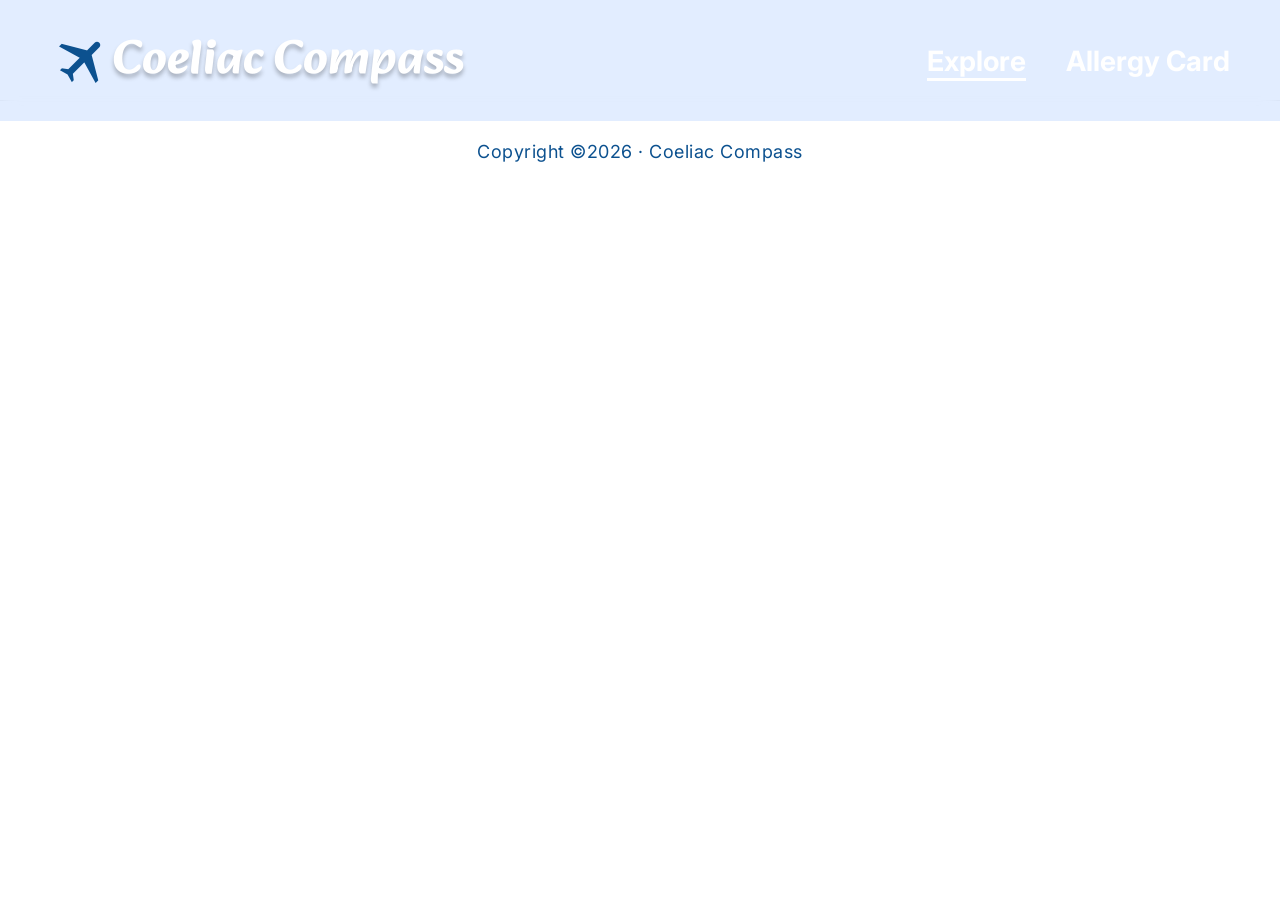
==== week_1/allergy_card.html @ bb3a3ccc "Initialise Allergy Card page and link all navs" ====
<!DOCTYPE html>
<html lang="en">

<head>
    <title>Allergy Card - Coeliac Compass</title>
    <meta charset="utf-8">
    <meta name="viewport" content="width=device-width, initial-scale=1.0">
    <link rel="stylesheet" href="styles.css">
    <link href="https://fonts.googleapis.com/css2?family=Alkatra:wght@700&family=Inter:wght@400;500;700&display=swap"
        rel="stylesheet">
    <link rel="stylesheet"
        href="https://fonts.googleapis.com/css2?family=Material+Symbols+Outlined:opsz,wght,FILL,GRAD@24,400,0,0" />
</head>

<body>
    <header class="global-header">
        <nav class="navbar">
            <a href="index.html" class="logo" style="text-decoration: none;">
                <span class="material-symbols-outlined plane-icon">flightsmode</span>
                <h1 class="logo-text">Coeliac Compass</h1>
            </a>
            <ul class="nav-links">
                <li><a href="explore.html" class="active">Explore</a></li>
                <li><a href="allergy_card.html">Allergy Card</a></li>
            </ul>
        </nav>
    </header>

    <main class="explore-main">
        
    </main>

    <footer class="global-footer">
        <div class="footer-content">
            <p>Copyright &copy;2026 · Coeliac Compass</p>
        </div>
    </footer>
</body>

</html>
---- week_1/styles.css ----
* {
    margin: 0;
    padding: 0;
    box-sizing: border-box;
}

body {
    background-color: rgba(255, 255, 255, 1);
    font-family: 'Inter', sans-serif;
}


/* HEADER */
.global-header {
    width: 100%;
    position: fixed;
    top: 0;
    left: 0;
    padding: 20px 50px;
    background-color: rgba(198, 220, 255, 0.5);
    z-index: 1000;
    backdrop-filter: blur(10px);
    transition: background-color 0.3s ease;
}

.navbar {
    display: flex;
    justify-content: space-between;
    align-items: center;
}

.logo {
    display: flex;
    align-items: center;
}

.plane-icon {
    color: rgba(12, 81, 143, 1);
    font-size: 62px !important;
    display: flex;
    justify-content: center;
}

.logo-text {
    color: #FFF;
    text-shadow: 0 4px 4px rgba(0, 0, 0, 0.25);
    font-family: 'Alkatra', system-ui;
    font-size: 48px;
    font-weight: 700;
}

.nav-links {
    list-style: none;
    display: flex;
    gap: 40px;
}

.nav-links a {
    color: #FFF;
    text-decoration: none;
    font-family: 'Inter', sans-serif;
    font-size: 28px;
    font-weight: 700;
}


/* FOOTER */
.global-footer {
    width: 100%;
    padding: 40px 0;
    background-color: #FFF;
    border-top: 1px solid #E0E0E0;
}

.footer-content {
    text-align: center;
}

.footer-content p {
    color: rgba(12, 81, 143, 1);
    font-family: 'Inter', sans-serif;
    font-size: 18px;
    font-weight: 400;
    letter-spacing: 0.5px;
}



/* HOME PAGE */
/* HERO SECTION */
.hero {
    height: 796px;
    background: linear-gradient(rgba(0, 0, 0, 0.2), rgba(0, 0, 0, 0.2)), url('../images/hero.jpg') center/cover no-repeat;
    display: flex;
    align-items: flex-end;
    justify-content: center;
    position: relative;
}

.hero-container {
    width: 100%;
    padding: 0 40px;
    padding-bottom: 80px;
    display: flex;
    flex-direction: column;
    align-items: flex-start;
    position: relative;
}

.hero-text {
    margin-bottom: 20px;
    color: #FFF;
    z-index: 10;
}

.hero-text h1 {
    font-size: 64px;
    font-weight: 700;
    margin-bottom: 10px;
    text-shadow: 0 4px 10px rgba(0, 0, 0, 0.3);
}

.hero-text p {
    font-family: 'Inter', sans-serif;
    font-size: 48px;
    font-weight: 500;
    max-width: 920px;
    margin-bottom: 50px;
    color: #FFF;
}

/* Floating Search Bar */
.search-pill {
    background: #FFF;
    display: flex;
    align-items: center;
    padding: 10px 15px 10px 30px;
    border-radius: 100px;
    box-shadow: 0 10px 30px rgba(0, 0, 0, 0.15);
    position: absolute;
    bottom: 0;
    left: 50%;
    transform: translate(-50%, 50%);
    z-index: 20;
    max-width: 1100px;
}

.search-group {
    display: flex;
    align-items: center;
    gap: 15px;
    padding: 10px 20px;
}

.search-group span {
    color: #757575;
    font-size: 28px;
}

.input-wrapper {
    display: flex;
    flex-direction: column;
}

.input-wrapper label {
    color: #757575;
    font-size: 14px;
    font-weight: 700;
    text-transform: uppercase;
}

.input-wrapper input {
    border: none;
    outline: none;
    font-size: 16px;
    font-style: normal;
    color: #333;
    width: 200px;
}

/* Vertical Divider */
.divider {
    width: 1px;
    height: 40px;
    background-color: #E0E0E0;
}

/* Black Search Button */
.search-submit {
    background-color: #000;
    color: #FFF;
    text-decoration: none;
    border: none;
    width: 60px;
    height: 60px;
    border-radius: 50%;
    display: flex;
    align-items: center;
    justify-content: center;
    cursor: pointer;
    transition: transform 0.2s ease;
}

.search-submit:hover {
    transform: scale(1.05);
}

.search-submit span {
    font-size: 32px;
}



/* FEATURES SECTION */
.features-content {
    display: flex;
    align-items: stretch;
    gap: 50px;
}

.features-section {
    padding: 140px 0 80px;
    background-color: #FFF;
}

.features-container {
    margin: 0 auto;
    padding-left: 100px;
}

.features-text-column {
    flex: 1;
    display: flex;
    flex-direction: column;
}

.features-heading {
    font-size: 54px;
    font-weight: 700;
    line-height: 1.1;
    color: #000;
    margin-bottom: 40px;
    margin-top: 0;
}

.features-list {
    border-left: 3px solid rgba(12, 81, 143, 1);
    padding-left: 40px;
    display: flex;
    flex-direction: column;
    gap: 60px;
    max-width: 615px;
}

.features-list h3 {
    font-size: 28px;
    font-weight: 600;
}

.features-list p {
    font-size: 24px;
    font-weight: 400;
}

.features-image-wrapper {
    flex: 1;
    display: flex;
}

.features-img {
    width: 100%;
    height: 100%;
    border-radius: 40px 0 0 0;
    display: block;
    box-shadow: 0 15px 40px rgba(0, 0, 0, 0.05);
}


/*FAN FAVOURITES SECTION*/
.fan-favourites {
    background-color: rgba(198, 220, 255, 0.3);
    padding: 80px 0;
}

.fan-container {
    margin: 0 auto;
    padding: 0 0 0 100px;
    display: flex;
    align-items: center;
    gap: 100px;
}

/* Intro Section */
.fan-intro {
    flex: 0 0 250px;
    /* Keeps the text from shrinking */
}

.icon-circle {
    background: #FFF;
    width: 80px;
    height: 80px;
    border-radius: 50%;
    display: flex;
    align-items: center;
    justify-content: center;
    box-shadow: 0 4px 10px rgba(0, 0, 0, 0.1);
    margin-bottom: 20px;
}

.icon-circle span {
    font-size: 50px;
    color: #000;
}

.fan-intro h2 {
    font-size: 48px;
    font-weight: 700;
    margin-bottom: 15px;
    line-height: 1.1;
}

.fan-intro p {
    font-size: 24px;
    color: #333;
}

/* Scrollable Cards Wrapper */
.cards-wrapper {
    display: flex;
    overflow-x: auto;
    gap: 30px;
    padding: 20px 0;
    scrollbar-width: none;
}

.cards-wrapper::-webkit-scrollbar {
    display: none;
}

.location-card {
    position: relative;
    flex: 0 0 350px;
    height: 350px;
    border-radius: 20px;
    overflow: hidden;
    transition: transform 0.3s ease;
}

.location-card:hover {
    transform: translateY(-10px);
}

.location-card img {
    width: 100%;
    height: 100%;
    object-fit: cover;
}

/* Text Overlay on Cards */
.overlay {
    position: absolute;
    bottom: 0;
    left: 0;
    width: 100%;
    padding: 25px;
    background: linear-gradient(transparent, rgba(0, 0, 0, 0.6));
}

.overlay h3 {
    color: #FFF;
    font-size: 22px;
    font-weight: 500;
}

/* Bottom Explore Link */
.explore-link-container {
    text-align: center;
    margin-top: 40px;
}

.explore-more {
    color: #FFF;
    text-decoration: underline;
    font-size: 20px;
    font-weight: 700;
    opacity: 0.9;
}



/* EXPLORE PAGE*/
.explore-main {
    padding-top: 100px;
}

.city-group {
    margin-bottom: 80px;
}

.city-banner {
    height: 450px;
    background-position: center;
    background-size: cover;
    display: flex;
    align-items: center;
    justify-content: center;
    text-align: center;
}

.banner-text h1 {
    font-size: 120px;
    color: #FFF;
    font-weight: 700;
    margin: 0;
    line-height: 1;
}

.banner-text h2 {
    font-size: 40px;
    color: #FFF;
    font-weight: 700;
    margin-top: -10px;
}

.venue-grid {
    display: grid;
    grid-template-columns: repeat(3, 1fr);
    gap: 40px;
    max-width: 1400px;
    margin: -60px auto 0;
    padding: 0 60px;
}

.venue-card {
    background: #FFF;
    border-radius: 20px;
    overflow: hidden;
    box-shadow: 0 10px 30px rgba(0, 0, 0, 0.1);
    display: flex;
    flex-direction: column;
}

.venue-info {
    padding: 25px;
}

.venue-header {
    display: flex;
    justify-content: space-between;
    align-items: flex-start;
    margin-bottom: 10px;
}

.venue-info h3 {
    font-size: 20px;
    font-weight: 700;
    flex: 1;
}

.venue-tag {
    font-size: 12px;
    color: #757575;
    text-transform: uppercase;
    font-weight: 500;
}

.rating {
    font-size: 14px;
    color: #444;
    font-weight: 600;
    margin-bottom: 5px;
}

.address {
    font-size: 14px;
    color: #757575;
}

.venue-card img {
    width: 100%;
    height: 250px;
    object-fit: cover;
    border-radius: 0 0 20px 20px;
}

.nav-links a.active {
    border-bottom: 3px solid #FFF;
}
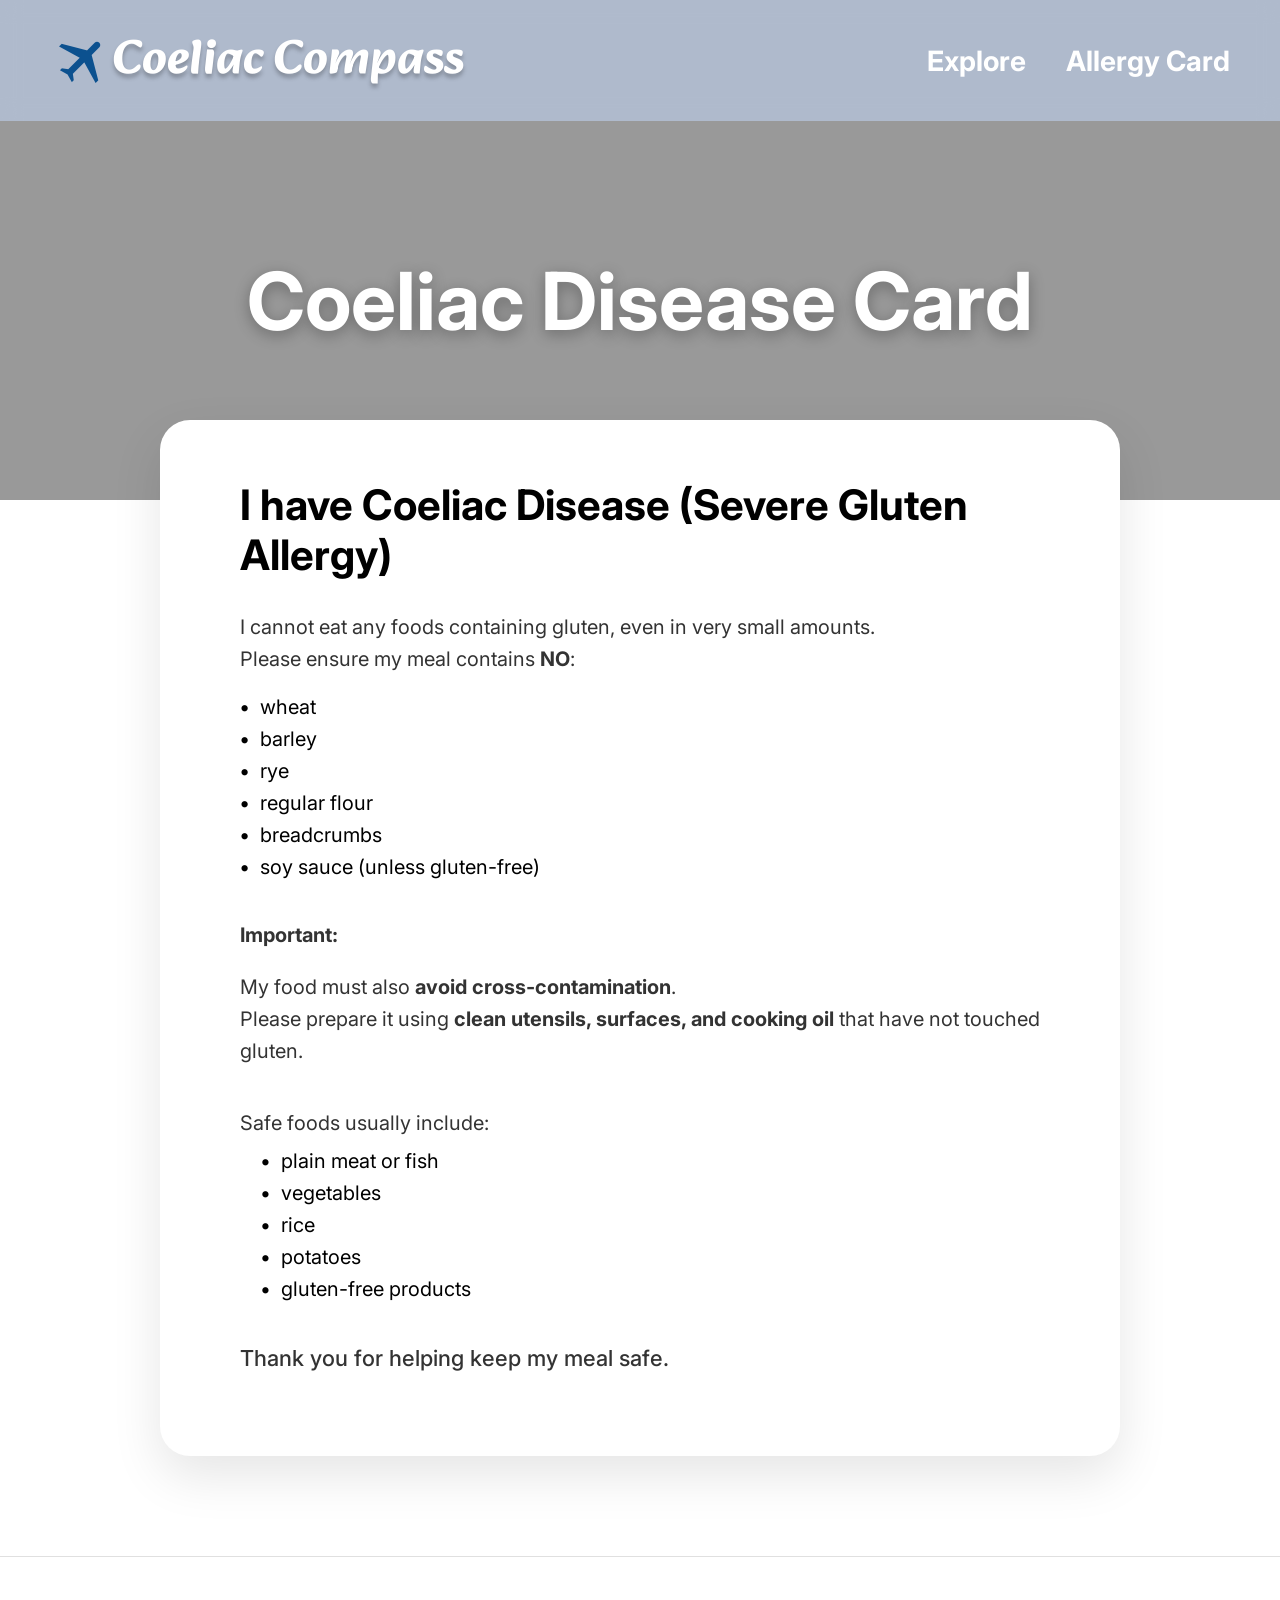
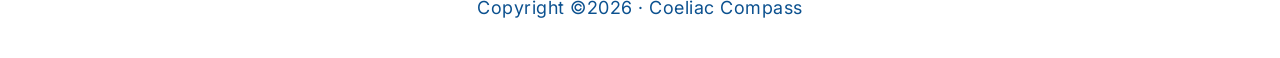
==== commit 478ccf41: "Build Allergy Card" ====
--- a/week_1/allergy_card.html
+++ b/week_1/allergy_card.html
@@ -1,17 +1,13 @@
 <!DOCTYPE html>
 <html lang="en">
-
 <head>
     <title>Allergy Card - Coeliac Compass</title>
     <meta charset="utf-8">
     <meta name="viewport" content="width=device-width, initial-scale=1.0">
     <link rel="stylesheet" href="styles.css">
-    <link href="https://fonts.googleapis.com/css2?family=Alkatra:wght@700&family=Inter:wght@400;500;700&display=swap"
-        rel="stylesheet">
-    <link rel="stylesheet"
-        href="https://fonts.googleapis.com/css2?family=Material+Symbols+Outlined:opsz,wght,FILL,GRAD@24,400,0,0" />
+    <link href="https://fonts.googleapis.com/css2?family=Alkatra:wght@700&family=Inter:wght@400;500;700&display=swap" rel="stylesheet">
+    <link rel="stylesheet" href="https://fonts.googleapis.com/css2?family=Material+Symbols+Outlined:opsz,wght,FILL,GRAD@24,400,0,0" />
 </head>
-
 <body>
     <header class="global-header">
         <nav class="navbar">
@@ -20,14 +16,55 @@
                 <h1 class="logo-text">Coeliac Compass</h1>
             </a>
             <ul class="nav-links">
-                <li><a href="explore.html" class="active">Explore</a></li>
-                <li><a href="allergy_card.html">Allergy Card</a></li>
+                <li><a href="explore.html">Explore</a></li>
+                <li><a href="#" class="active">Allergy Card</a></li>
             </ul>
         </nav>
     </header>
 
-    <main class="explore-main">
-        
+    <main>
+        <section class="card-hero">
+            <div class="hero-overlay">
+                <h1>Coeliac Disease Card</h1>
+            </div>
+        </section>
+
+        <section class="card-display-section">
+            <div class="allergy-card">
+                <h2>I have Coeliac Disease (Severe Gluten Allergy)</h2>
+                
+                <p>I cannot eat any foods containing gluten, even in very small amounts. <br>
+                Please ensure my meal contains <strong>NO</strong>:</p>
+                
+                <ul class="avoid-list">
+                    <li>wheat</li>
+                    <li>barley</li>
+                    <li>rye</li>
+                    <li>regular flour</li>
+                    <li>breadcrumbs</li>
+                    <li>soy sauce (unless gluten-free)</li>
+                </ul>
+
+                <div class="important-note">
+                    <p><strong>Important:</strong></p>
+                    <p>My food must also <strong>avoid cross-contamination</strong>. <br>
+                    Please prepare it using <strong>clean utensils, surfaces, and cooking oil</strong> that have not touched gluten.</p>
+                </div>
+
+                <div class="safe-foods">
+                    <p>Safe foods usually include:</p>
+                    <ul>
+                        <li>plain meat or fish</li>
+                        <li>vegetables</li>
+                        <li>rice</li>
+                        <li>potatoes</li>
+                        <li>gluten-free products</li>
+                    </ul>
+                </div>
+
+                <p class="thank-you">Thank you for helping keep my meal safe.</p>
+            </div>
+        </section>
     </main>
 
     <footer class="global-footer">
@@ -36,5 +73,4 @@
         </div>
     </footer>
 </body>
-
 </html>
--- a/week_1/styles.css
+++ b/week_1/styles.css
@@ -484,6 +484,101 @@
     border-radius: 0 0 20px 20px;
 }
 
-.nav-links a.active {
-    border-bottom: 3px solid #FFF;
+
+
+/* ALLERGY CARD PAGE */
+.card-hero {
+    height: 500px;
+    background: linear-gradient(rgba(0,0,0,0.4), rgba(0,0,0,0.4)), url('https://images.unsplash.com/photo-1540189549336-e6e99c3679fe?auto=format&fit=crop&w=1600&q=80') center/cover no-repeat;
+    display: flex;
+    align-items: center;
+    justify-content: center;
+    padding-top: 100px;
+}
+
+.card-hero h1 {
+    font-size: 80px;
+    color: #FFF;
+    font-weight: 700;
+    text-shadow: 0 4px 15px rgba(0,0,0,0.3);
+}
+
+.card-display-section {
+    padding-bottom: 100px;
+}
+
+.allergy-card {
+    max-width: 75%;
+    margin: -80px auto 0; /* Overlaps the hero image */
+    background: #FFF;
+    padding: 60px 80px;
+    border-radius: 30px;
+    box-shadow: 0 20px 50px rgba(0,0,0,0.1);
+    position: relative;
+    z-index: 10;
+}
+
+.allergy-card h2 {
+    font-size: 42px;
+    font-weight: 700;
+    margin-bottom: 30px;
+    line-height: 1.2;
+    color: #000;
+}
+
+.allergy-card p {
+    font-size: 20px;
+    line-height: 1.6;
+    color: #333;
+    margin-bottom: 20px;
+}
+
+.avoid-list {
+    list-style: none;
+    margin-bottom: 40px;
+}
+
+.avoid-list li::before {
+    content: "•";
+    color: #000;
+    font-weight: bold;
+    display: inline-block; 
+    width: 1em;
+    margin-left: -1em;
+}
+
+.avoid-list li {
+    font-size: 20px;
+    margin-bottom: 8px;
+    padding-left: 20px;
+}
+
+.important-note {
+    margin-bottom: 40px;
+}
+
+.safe-foods p {
+    margin-bottom: 10px;
+}
+
+.safe-foods ul {
+    list-style: none;
+    padding-left: 20px;
+    margin-bottom: 40px;
+}
+
+.safe-foods li::before {
+    content: "•";
+    margin-right: 10px;
+}
+
+.safe-foods li {
+    font-size: 20px;
+    margin-bottom: 8px;
+}
+
+.thank-you {
+    font-size: 22px !important;
+    font-weight: 500;
+    margin-top: 20px;
 }
